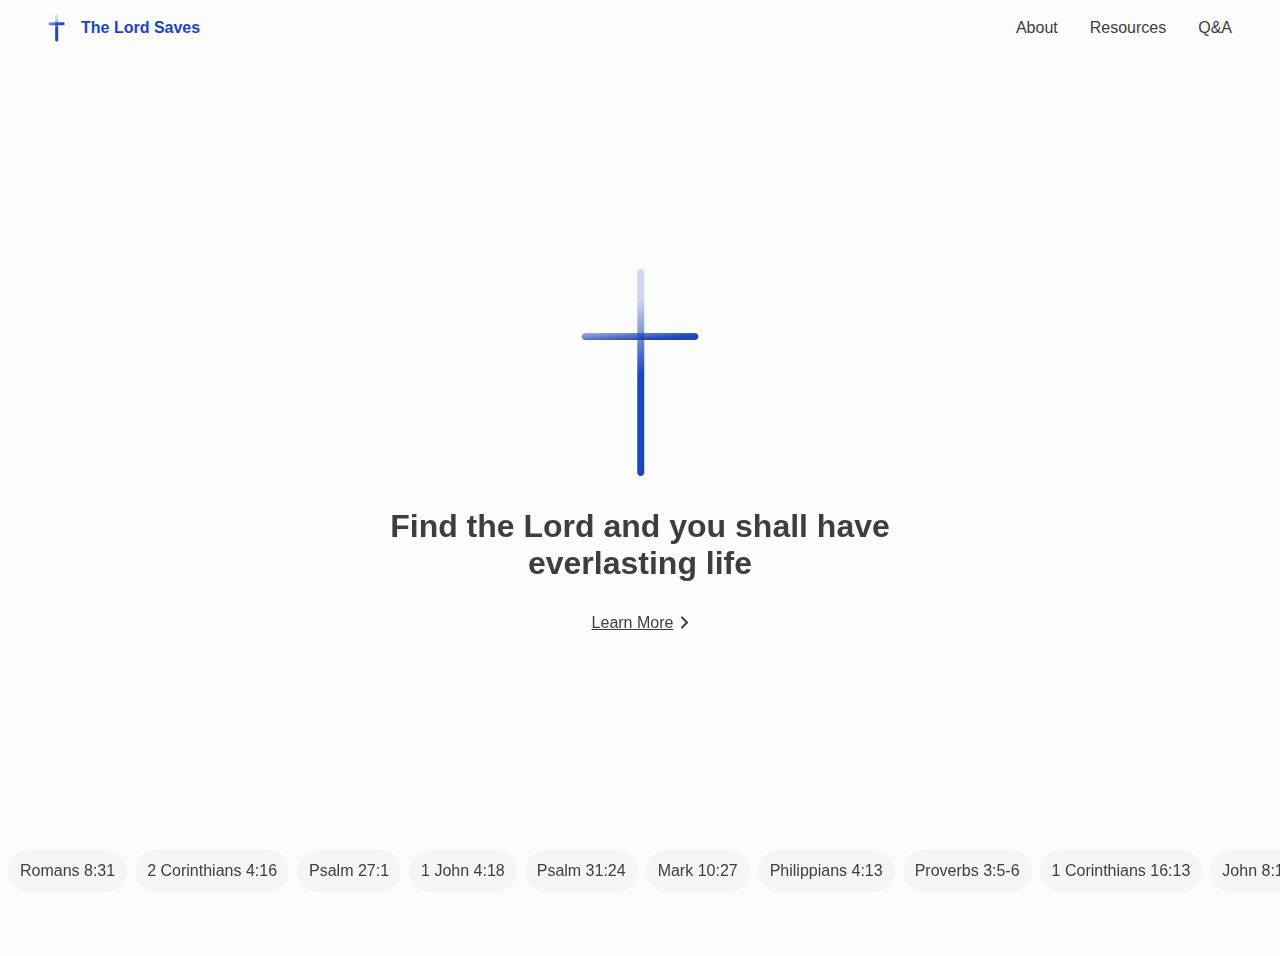
==== index.html @ bb069cf8 "Uploaded to the web." ====
<!DOCTYPE html>
<html lang="en" class="no-overflow">

<head>
  <meta charset="utf-8">
  <meta name="viewport" content="width=device-width initial-scale=1">
  <title>The Lord Saves - Home</title>
  <link rel="icon" type="image/x-icon" href="/assets/Logo-fav.png">
  <link href="/style/thelordsaves.main.css" rel="stylesheet" type="text/css" />
</head>

<body class="no-overflow">

  <!-- Home -->

  <header class="flex w-100 align fade-in" id="header">
    <a href="/" class="flex align side-padding m-gap" id="logo">
      <svg xmlns="http://www.w3.org/2000/svg" width="17" height="28" fill="none">
        <path fill="url(#a)" fill-rule="evenodd"
          d="M8.677.5a1.5 1.5 0 0 1 1.5 1.5v24a1.5 1.5 0 1 1-3 0V2a1.5 1.5 0 0 1 1.5-1.5Z" clip-rule="evenodd" />
        <path fill="url(#b)" fill-rule="evenodd"
          d="M.5 9.67A1.5 1.5 0 0 1 2 8.17h13.173a1.5 1.5 0 1 1 0 3H2a1.5 1.5 0 0 1-1.5-1.5Z" clip-rule="evenodd" />
        <defs>
          <linearGradient id="a" x1="13.357" x2="12.875" y1="14" y2="4.959" gradientUnits="userSpaceOnUse">
            <stop stop-color="var(--colors-blue)" />
            <stop offset="1" stop-color="var(--colors-blue)" stop-opacity=".2" />
          </linearGradient>
          <linearGradient id="b" x1="8.24" x2=".036" y1="13.714" y2="2.884" gradientUnits="userSpaceOnUse">
            <stop stop-color="var(--colors-blue)" />
            <stop offset="1" stop-color="var(--colors-blue)" stop-opacity=".2" />
          </linearGradient>
        </defs>
      </svg>
      <span class="bold blue">The Lord Saves</span>
    </a>
    <nav class="flex align justify side-padding" id="large-nav">
      <ul class="flex align l-gap">
        <li class="nav-item">
          <a class="secondary-button" href="/About/">About</a>
        </li>
        <li class="nav-item">
          <a class="secondary-button" href="/Resources/">Resources</a>
        </li>
        <li class="nav-item">
          <a class="secondary-button" href="/Q&A/">Q&A</a>
        </li>
      </ul>
    </nav>
    <nav class="small-nav align justify">
      <svg width="24" height="19" viewBox="0 0 24 19" fill="none" xmlns="http://www.w3.org/2000/svg" class="menu">
        <path fill-rule="evenodd" clip-rule="evenodd" id="bar-1"
          d="M0 17.3333C0 16.5969 0.537258 16 1.2 16H22.8C23.4627 16 24 16.5969 24 17.3333C24 18.0697 23.4627 18.6667 22.8 18.6667H1.2C0.537258 18.6667 0 18.0697 0 17.3333Z"
          fill="var(--colors-text)" />
        <path id="menu-bar"
          d="M0 9.33333C0 8.59695 0.537258 8 1.2 8H22.8C23.4627 8 24 8.59695 24 9.33333C24 10.0697 23.4627 10.6667 22.8 10.6667H1.2C0.537258 10.6667 0 10.0697 0 9.33333Z"
          fill="var(--colors-text)" />
        <path id="bar-3"
          d="M0 1.33333C0 0.596954 0.537258 0 1.2 0H22.8C23.4627 0 24 0.596954 24 1.33333C24 2.06971 23.4627 2.66667 22.8 2.66667H1.2C0.537258 2.66667 0 2.06971 0 1.33333Z"
          fill="var(--colors-text)" />
      </svg>
    </nav>
    <nav id="nav-overlay" class="w-100 flex">
      <ul class="flex column m-gap">
        <h1>About</h1>
        <li class="nav-item">
          <a class="secondary-button" href="/About/#purpose">Christianity's Purpose</a>
          <svg class="arrow" width="7" height="13" xmlns="http://www.w3.org/2000/svg">
            <path fill-rule="evenodd" clip-rule="evenodd"
              d="M.292893 12.2071c-.3905241-.3905-.3905241-1.0237 0-1.4142L4.58579 6.5.292893 2.20711c-.3905241-.39053-.3905241-1.02369 0-1.414216.390524-.390525 1.023687-.390525 1.414217 0l5 4.999996c.39052.39053.39052 1.02369 0 1.41422l-5 4.99999c-.39053.3905-1.023693.3905-1.414217 0Z" />
          </svg>
        </li>
        <li class="nav-item">
          <a class="secondary-button" href="/About/#acceptance">Acceptance</a>
          <svg class="arrow" width="7" height="13" xmlns="http://www.w3.org/2000/svg">
            <path fill-rule="evenodd" clip-rule="evenodd"
              d="M.292893 12.2071c-.3905241-.3905-.3905241-1.0237 0-1.4142L4.58579 6.5.292893 2.20711c-.3905241-.39053-.3905241-1.02369 0-1.414216.390524-.390525 1.023687-.390525 1.414217 0l5 4.999996c.39052.39053.39052 1.02369 0 1.41422l-5 4.99999c-.39053.3905-1.023693.3905-1.414217 0Z" />
          </svg>
        </li>
        <li class="nav-item">
          <a class="secondary-button" href="/About/#values">Values & Morals</a>
          <svg class="arrow" width="7" height="13" xmlns="http://www.w3.org/2000/svg">
            <path fill-rule="evenodd" clip-rule="evenodd"
              d="M.292893 12.2071c-.3905241-.3905-.3905241-1.0237 0-1.4142L4.58579 6.5.292893 2.20711c-.3905241-.39053-.3905241-1.02369 0-1.414216.390524-.390525 1.023687-.390525 1.414217 0l5 4.999996c.39052.39053.39052 1.02369 0 1.41422l-5 4.99999c-.39053.3905-1.023693.3905-1.414217 0Z" />
          </svg>
        </li>
      </ul>
      <ul class="flex column m-gap">
        <h1>Resources</h1>
        <li class="nav-item">
          <a class="secondary-button" href="/Resources/#bibles">Online Bibles</a>
          <svg class="arrow" width="7" height="13" xmlns="http://www.w3.org/2000/svg">
            <path fill-rule="evenodd" clip-rule="evenodd"
              d="M.292893 12.2071c-.3905241-.3905-.3905241-1.0237 0-1.4142L4.58579 6.5.292893 2.20711c-.3905241-.39053-.3905241-1.02369 0-1.414216.390524-.390525 1.023687-.390525 1.414217 0l5 4.999996c.39052.39053.39052 1.02369 0 1.41422l-5 4.99999c-.39053.3905-1.023693.3905-1.414217 0Z" />
          </svg>
        </li>
        <li class="nav-item">
          <a class="secondary-button" href="/Resources/#communities">Communities</a>
          <svg class="arrow" width="7" height="13" xmlns="http://www.w3.org/2000/svg">
            <path fill-rule="evenodd" clip-rule="evenodd"
              d="M.292893 12.2071c-.3905241-.3905-.3905241-1.0237 0-1.4142L4.58579 6.5.292893 2.20711c-.3905241-.39053-.3905241-1.02369 0-1.414216.390524-.390525 1.023687-.390525 1.414217 0l5 4.999996c.39052.39053.39052 1.02369 0 1.41422l-5 4.99999c-.39053.3905-1.023693.3905-1.414217 0Z" />
          </svg>
        </li>
        <li class="nav-item">
          <a class="secondary-button" href="/Resources/#contact">Contact Us</a>
          <svg class="arrow" width="7" height="13" xmlns="http://www.w3.org/2000/svg">
            <path fill-rule="evenodd" clip-rule="evenodd"
              d="M.292893 12.2071c-.3905241-.3905-.3905241-1.0237 0-1.4142L4.58579 6.5.292893 2.20711c-.3905241-.39053-.3905241-1.02369 0-1.414216.390524-.390525 1.023687-.390525 1.414217 0l5 4.999996c.39052.39053.39052 1.02369 0 1.41422l-5 4.99999c-.39053.3905-1.023693.3905-1.414217 0Z" />
          </svg>
        </li>
      </ul>
      <ul class="flex column m-gap">
        <h1>Questions & Answers</h1>
        <li class="nav-item">
          <a class="secondary-button" href="/Q&A/#general">General Questions</a>
          <svg class="arrow" width="7" height="13" xmlns="http://www.w3.org/2000/svg">
            <path fill-rule="evenodd" clip-rule="evenodd"
              d="M.292893 12.2071c-.3905241-.3905-.3905241-1.0237 0-1.4142L4.58579 6.5.292893 2.20711c-.3905241-.39053-.3905241-1.02369 0-1.414216.390524-.390525 1.023687-.390525 1.414217 0l5 4.999996c.39052.39053.39052 1.02369 0 1.41422l-5 4.99999c-.39053.3905-1.023693.3905-1.414217 0Z" />
          </svg>
        </li>
        <li class="nav-item">
          <a class="secondary-button" href="/Q&A/#misconceptions">Common Misconceptions</a>
          <svg class="arrow" width="7" height="13" xmlns="http://www.w3.org/2000/svg">
            <path fill-rule="evenodd" clip-rule="evenodd"
              d="M.292893 12.2071c-.3905241-.3905-.3905241-1.0237 0-1.4142L4.58579 6.5.292893 2.20711c-.3905241-.39053-.3905241-1.02369 0-1.414216.390524-.390525 1.023687-.390525 1.414217 0l5 4.999996c.39052.39053.39052 1.02369 0 1.41422l-5 4.99999c-.39053.3905-1.023693.3905-1.414217 0Z" />
          </svg>
        </li>
      </ul>
    </nav>
  </header>
  <div id="overlay-bg" class="w-100"></div>

  <main class="no-overflow">
    <section class="w-100 align justify column flex l-gap fade-in" id="hero">
      <svg width="118" height="207" viewBox="0 0 118 207" fill="none" xmlns="http://www.w3.org/2000/svg"
        class="hero-img">
        <path fill-rule="evenodd" clip-rule="evenodd"
          d="M59.7517 -1.5299e-07C61.6847 -6.84959e-08 63.2517 1.567 63.2517 3.5L63.2517 203.5C63.2517 205.433 61.6847 207 59.7517 207C57.8187 207 56.2517 205.433 56.2517 203.5L56.2517 3.5C56.2517 1.567 57.8187 -2.37484e-07 59.7517 -1.5299e-07Z"
          fill="url(#paint0_linear_357_383)" />
        <path fill-rule="evenodd" clip-rule="evenodd"
          d="M0.612793 67.4095C0.612793 65.4765 2.1798 63.9095 4.11279 63.9095H113.887C115.82 63.9095 117.387 65.4765 117.387 67.4095C117.387 69.3425 115.82 70.9095 113.887 70.9095H4.11279C2.1798 70.9095 0.612793 69.3425 0.612793 67.4095Z"
          fill="url(#paint1_linear_357_383)" />
        <defs>
          <linearGradient id="paint0_linear_357_383" x1="64.4322" y1="103.5" x2="36.3907" y2="40.4076"
            gradientUnits="userSpaceOnUse">
            <stop stop-color="var(--colors-blue)" />
            <stop offset="1" stop-color="var(--colors-blue)" stop-opacity="0.2" />
          </linearGradient>
          <linearGradient id="paint1_linear_357_383" x1="56.1128" y1="71.4547" x2="54.5759" y2="54.549"
            gradientUnits="userSpaceOnUse">
            <stop stop-color="var(--colors-blue)" />
            <stop offset="1" stop-color="var(--colors-blue)" stop-opacity="0.2" />
          </linearGradient>
        </defs>
      </svg>
      <h2 class="fs-header">Find the Lord and you shall have everlasting life</h2>
      <a class="primary-button" href="/About/">Learn More<svg class="text" width="7" height="13"
          xmlns="http://www.w3.org/2000/svg">
          <path fill-rule="evenodd" clip-rule="evenodd"
            d="M.292893 12.2071c-.3905241-.3905-.3905241-1.0237 0-1.4142L4.58579 6.5.292893 2.20711c-.3905241-.39053-.3905241-1.02369 0-1.414216.390524-.390525 1.023687-.390525 1.414217 0l5 4.999996c.39052.39053.39052 1.02369 0 1.41422l-5 4.99999c-.39053.3905-1.023693.3905-1.414217 0Z" />
        </svg></a>
    </section>
    <section class="verse-marquee flex align fade-in m-gap">
      <div class="flex align marquee-content">
        <a class="verse" href="https://www.bible.com/bible/111/ROM.8.31.NIV">Romans 8:31</a>
        <a class="verse" href="https://www.bible.com/bible/111/2co.4.16">2 Corinthians 4:16</a>
        <a class="verse" href="https://www.bible.com/bible/111/psa.27.1">Psalm 27:1</a>
        <a class="verse" href="https://www.bible.com/bible/111/1jn.4.18">1 John 4:18</a>
        <a class="verse" href="https://www.bible.com/bible/111/psa.31.24">Psalm 31:24</a>
        <a class="verse" href="https://www.bible.com/bible/111/mrk.10.27">Mark 10:27</a>
        <a class="verse" href="https://www.bible.com/bible/111/php.4.13">Philippians 4:13</a>
        <a class="verse" href="https://www.bible.com/bible/111/pro.3.5">Proverbs 3:5-6</a>
        <a class="verse" href="https://www.bible.com/bible/111/1co.16.13">1 Corinthians 16:13</a>
        <a class="verse" href="https://www.bible.com/bible/111/jhn.8.12">John 8:12</a>
        <a class="verse" href="https://www.bible.com/bible/111/heb.2.1">Hebrews 2:1</a>
      </div>
    </section>
  </main>

  <script src="/script/main.script.js"></script>
</body>

</html>
---- style/thelordsaves.main.css ----
/************************** Resets **************************/
:root {
  --colors-background: #FCFCFC;
  --colors-background-alt: #F5F5F5;
  --colors-grey-light: #999999;
  --colors-text: #3E3E3E;
  --colors-blue: #1947BE;
  --gradients-blue: linear-gradient(90deg, #1947BE 0%, #1947BE 100%);
  --font-size-body: 1rem;
  --font-size-title: 1.5rem;
  --font-size-header: 2rem;
}

* {
  will-change: font-size, background-color, color;
  margin: 0;
  padding: 0;
  box-sizing: border-box;
  font-family: Arial, Helvetica, sans-serif;
  text-decoration: none;
  text-rendering: optimizeLegibility;
  scroll-behavior: smooth;
  transition-delay: 0ms;
  transition:
    font-size 300ms ease-in-out,
    color 500ms ease-in-out,
    background-color 500ms ease-in-out,
    left 500ms ease-in-out;
  -o-transition:
    font-size 300ms ease-in-out,
    color 500ms ease-in-out,
    background-color 500ms ease-in-out,
    left 500ms ease-in-out;
  -moz-transition:
    font-size 300ms ease-in-out,
    color 500ms ease-in-out,
    background-color 500ms ease-in-out,
    left 500ms ease-in-out;
  -webkit-transition:
    font-size 300ms ease-in-out,
    color 500ms ease-in-out,
    background-color 500ms ease-in-out,
    left 500ms ease-in-out;
}

html {
  will-change: background-color, color;
  background-color: var(--colors-background);
  height: 100%;
  width: 100%;
  font-size: 16px;

  &.dark {
    --colors-background: #0A0A0A;
    --colors-background-alt: #141414;
    --colors-grey-light: #6e6e6e;
    --colors-blue: #81A0EF;
    --colors-text: #FCFCFC;

    &>body {
      background-color: var(--colors-background);
    }
  }
}

main {
  height: fit-content;
  padding-bottom: 56px;
  overflow-y: visible;
}

a {
  font-size: var(--font-size-body);
  color: var(--colors-text);

  &.blue {
    color: var(--colors-blue);
  }
}

h1 {
  font-size: var(--font-size-header);
  color: var(--colors-text);
}

h2 {
  font-size: var(--font-size-title);
  color: var(--colors-text);
}

p {
  color: var(--colors-text);
  line-height: 1.5rem;
}

hr {
  color: var(--colors-background-alt);
  border: solid 1px var(--colors-background-alt);
}

iframe.video {
  float: left;
  margin-right: 16px;
  width: 35%;
  aspect-ratio: 16 / 9;
  border-radius: 16px;
  border: solid 2px var(--colors-background-alt);
}

/************************** Classes **************************/

.blue {
  color: var(--colors-blue);
  fill: var(--colors-blue);
  stop-color: var(--colors-blue);
}

.gradient-blue {
  color: var(--gradients-blue);
  fill: var(--gradients-blue);
}

.light-grey {
  color: var(--colors-grey-light);
}

.text {
  color: var(--colors-text);
  fill: var(--colors-text);
}

.w-100 {
  width: 100%;
}

w-70 {
  width: 70%;
}

.flex {
  display: flex;
}

.wrap {
  flex-wrap: wrap;
}

.space {
  justify-content: space-between;
}

.column {
  flex-direction: column;
}

.justify {
  justify-content: center;
}

.align {
  align-items: center;
}

.flex-start {
  align-items: flex-start;
  justify-content: flex-start;
}

.s-gap {
  gap: 8px;
}

.m-gap {
  gap: 16px;
}

.l-gap {
  gap: 32px;
}

.fs-body {
  font-size: var(--font-size-body);
}

.fs-title {
  font-size: var(--font-size-title);
}

.fs-header {
  font-size: var(--font-size-header);
}

.bold {
  font-weight: bold;
}

.padding {
  padding: 48px;
}

.side-padding {
  padding: 0 48px;
}

.fade-in {
  animation: fade-in 1s;
}

.no-overflow {
  overflow: hidden;
  overflow-y: hidden;
  overflow-x: hidden;
}

.float {
  float: right;
  margin: 62px 114px;
  width: clamp(100px, 100vw, 200px);
}

.float-left {
  float: left;
  margin: 62px 114px;
  max-width: 350px;
  max-height: 350px;
}

.com-svg {
  width: 30%;
  margin-left: 64px;
}

.sticky {
  position: sticky;
}

.container {
  width: 350px;
  height: 350px;
  align-items: center;
  justify-content: center;
  display: flex;
}

/************************** Buttons **************************/

.primary-button {
  display: flex;
  align-items: center;
  color: var(--colors-text);
  text-decoration: underline;
  gap: 8px;

  &:hover {
    text-decoration: none;
  }
}

.secondary-button {
  color: var(--colors-text);

  &:hover+.arrow {
    opacity: 1;
  }
}

.arrow {
  color: var(--colors-text);
  fill: var(--colors-text);
  stroke: var(--colors-text);
  opacity: 0;
  transition: all 100ms ease-in-out;
  -webkit-transition: all 100ms ease-in-out;
  -moz-transition: all 100ms ease-in-out;
  -o-transition: all 100ms ease-in-out;
}

.verse {
  overflow-x: visible;
  width: max-content;
  height: fit-content;
  color: var(--colors-text);
  padding: 0.75rem;
  background-color: var(--colors-background-alt);
  border-radius: 50px;
  display: flex;
  align-items: center;
  justify-content: center;

  &:hover {
    background-color: var(--colors-grey-light);
  }
}

.reference {
  width: 100%;
  padding: 8px 48px;

  &.active {
    background-color: var(--colors-background-alt);
    color: var(--colors-blue);
  }
}

/************************** Header **************************/

header {
  height: 56px;
  justify-content: space-between;
  z-index: 5;
  position: fixed;
  transition: all 300ms ease-in-out;
  -webkit-transition: all 300ms ease-in-out;
  -moz-transition: all 300ms ease-in-out;
  -o-transition: all 300ms ease-in-out;
  background-color: var(--colors-background);
  background-size: 56px;
  overflow-y: hidden;

  &.scrolled {
    background-color: var(--colors-background);
    border-bottom: 2px solid var(--colors-background-alt);
  }
}

#logo {
  position: absolute;
  top: 0;
  left: 0;
  height: 56px;
}

#large-nav {
  position: absolute;
  top: 0;
  right: 0;
  height: 56px;
}

header.overlay-active {
  background-color: var(--colors-background);
  height: 267px;
  border: 0px solid transparent;
}

header.overlay-active~#overlay-bg {
  opacity: 1;
  z-index: 1;
}

#nav-overlay {
  position: absolute;
  top: 56px;
  gap: 120px;
  height: fit-content;
  padding: 16px 56px 56px;
  background-color: var(--colors-background);
}

#overlay-bg {
  opacity: 0;
  position: fixed;
  top: 0;
  left: 0;
  height: 100vh;
  backdrop-filter: blur(25px);
  -webkit-backdrop-filter: blur(15px);
  z-index: -1;
  transition: all 500ms ease-in-out;
  -webkit-transition: all 500ms ease-in-out;
  -moz-transition: all 500ms ease-in-out;
  -o-transition: all 500ms ease-in-out;
}

nav.small-nav {
  display: none;
}

.nav-item {
  display: flex;
  align-items: center;
  gap: 8px;
}

/************************** Footer **************************/

#footer {
  gap: 120px;
  height: fit-content;
  padding: 16px 56px 56px;
  background-color: var(--colors-background-alt);
  border-top: 1px solid var(--colors-grey-light);
}

/************************** Hero **************************/

#hero {
  height: 100vh;

  &>h2 {
    width: 500px;
    text-align: center;
  }
}

/************************** Marquee **************************/

.verse-marquee {
  width: 100vw;
  height: fit-content;
  overflow-x: hidden;
  position: fixed;
  right: 0;
  bottom: 8px;
}

.verse-marquee[data-animated="true"] .marquee-content {
  width: max-content;
  flex-wrap: nowrap;
  overflow-x: visible;
  animation: marquee 40s linear infinite;
}

.marquee-content {
  padding-left: 8px;
  gap: 8px;
  flex-wrap: wrap;
}

.verse-marquee[data-animated="true"] .marquee-content:hover {
  animation-play-state: paused;
}

/************************** Aside **************************/

aside {
  position: fixed;
  top: 56px;
  left: 0px;
  width: 175px;
  height: 100vh;
  padding-top: 48px;
  border-right: 2px solid var(--colors-background-alt);
}

/************************** About Sections **************************/

#about-info {
  position: absolute;
  overflow-y: visible;
  top: 56px;
  left: 262.5px;
  height: fit-content;
  padding: 48px;
  width: calc(100vw - (175px * 2));
  -ms-overflow-style: none;
  scrollbar-width: none;
}

.#about-info::-webkit-scrollbar {
  display: none;
}

.section-title {
  font-size: 40px;
  font-weight: bold;
  color: var(--colors-text);
}

.article-margin {
  margin-top: 32px;
}

#purpose {
  position: relative;
  top: -80px;
}

#acceptance {
  position: relative;
  top: -32px;
}

#values {
  position: relative;
  top: -32px;
}

/************************** Resources Sections **************************/

#resources {
  position: relative;
  top: 56px;
}

#bibles-content {
  margin-bottom: 48px;
}

.bible-ex {
  display: flex;
  width: 33vw;
  padding: 24px;

  &>div {
    width: 75%;
    display: flex;
    flex-direction: column;
  }
}

.number {
  font-size: 48px;
  width: 25%;
  text-align: right;
}

/************************** Communities **************************/

.community {
  display: flex;
  flex-direction: column;
  gap: 16px;
}

/************************** Contact **************************/

.contact-fig {
  width: 300px;
}

/************************** Animations **************************/

.no-an {
  transition: none;
}

@keyframes fade-in {
  0% {
    transform: translateY(-25px);
    opacity: 0;
  }

  100% {
    transform: translateY(0%);
    opacity: 1;
  }
}

@keyframes marquee {
  to {
    transform: translateX(calc(-33% - 16px));
  }
}

/************************** Screen Sizes **************************/
@media screen and (min-width: 1440px) {
  html {
    font-size: 18px;
  }

  p {
    line-height: 27px;
  }
}

@media screen and (max-width: 1024px) {
  #about-info {
    left: 175px;
    width: calc(100vw - 175px);
  }

  .float {
    margin: 62px 57px;
  }
}

@media screen and (max-width: 768px) {

  :root {
    --font-size-body: 0.875rem;
    --font-size-title: 1.125rem;
    --font-size-header: 1.5rem;
  }

  #large-nav {
    display: none;
  }

  header.overlay-active {
    background-color: var(--colors-background);
    height: 56px;
    border: none;
  }

  header.small-overlay-active {
    background-color: var(--colors-background);
    height: 525px;
    border: none;
  }

  header.overlay-active~#overlay-bg {
    opacity: 0;
  }

  header.small-overlay-active~#overlay-bg {
    opacity: 1;
    z-index: 1;
  }

  #nav-overlay {
    position: absolute;
    width: fit-content;
    flex-direction: column;
    top: 56px;
    left: 0;
    gap: 32px;
    height: fit-content;
    padding: 16px 24px;
    background-color: var(--colors-background);
  }

  nav.small-nav {
    display: flex;
    position: absolute;
    top: 0;
    right: 0px;
    padding: 19px 24px;
    max-height: 56px;
    overflow-y: hidden;
  }

  .verse-marquee {
    bottom: 8px;
  }

  #hero {
    position: fixed;
    height: calc(100vh - 56px - 56px);

    &>h2 {
      width: 350px;
    }
  }

  .hero-img {
    width: 88px;
    height: 156px;
  }

  aside.flex {
    display: none;
  }

  #about-info {
    width: 100%;
    left: 0;
    padding: 24px;
  }

  iframe.video {
    width: 100%;
    margin: 0 0 16px 0;
  }

  .padding {
    padding: 24px;
  }

  .side-padding {
    padding: 0 24px;
  }

  .bar-hide {
    opacity: 0;
  }

  .menu {
    overflow: visible;
    cursor: pointer;
  }

  path {
    transition: all 300ms ease-in-out;
  }

  .float {
    float: none;
    margin: 32px 0px;
    width: 100%;
    max-width: 100%;
    max-height: 350px;
  }

  .com-svg {
    order: -1;
    width: 100%;
    margin: 32px 0;
    align-self: center;
  }

  #communities-content {
    flex-direction: column;
  }

  #bibles-content>div {
    flex-direction: column;
  }

  .bible-ex {
    width: 100%;
  }
}
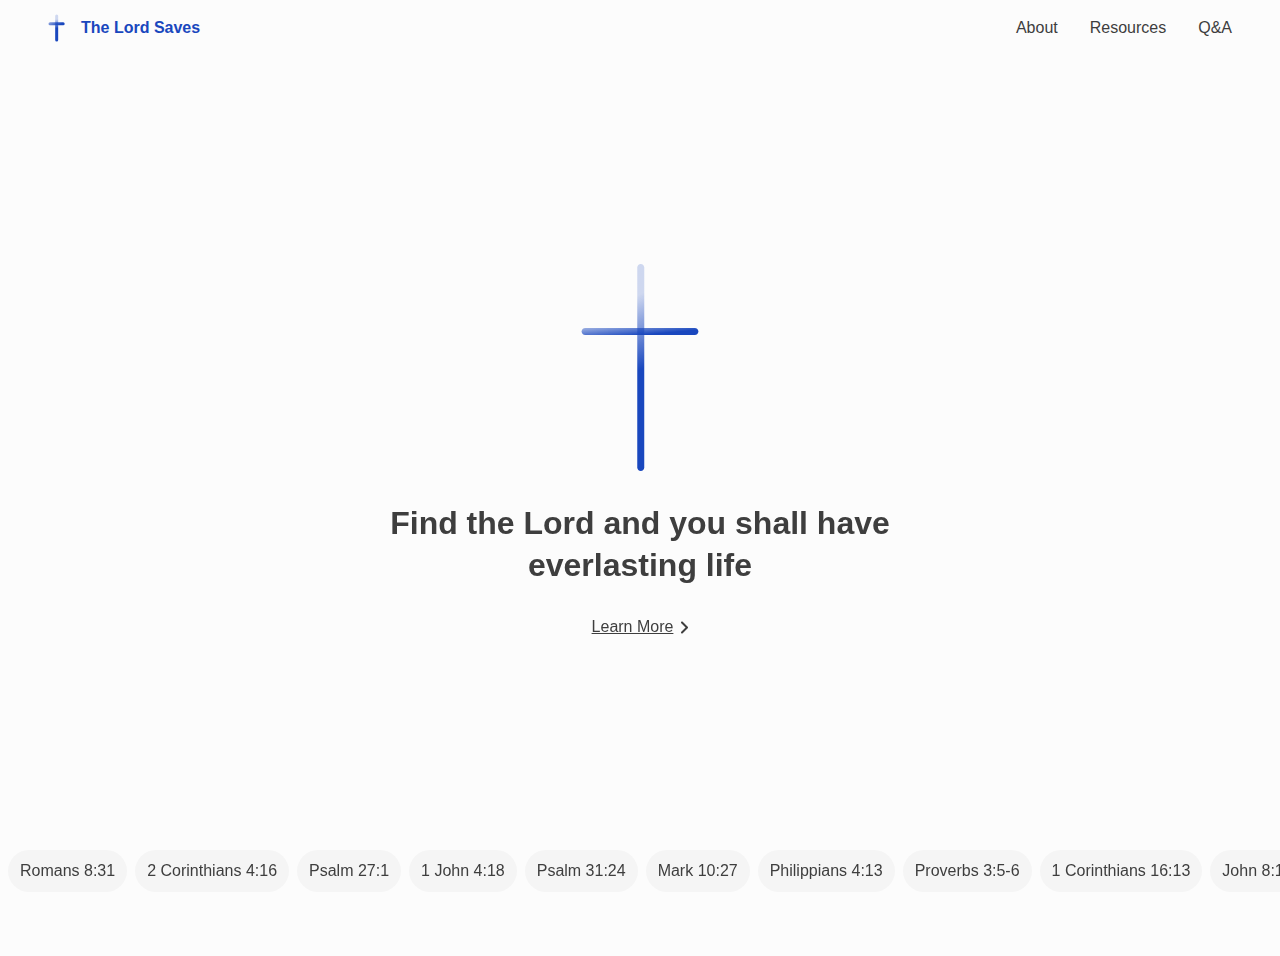
==== commit 77bb81be: "Icon Updates" ====
--- a/index.html
+++ b/index.html
@@ -5,7 +5,14 @@
   <meta charset="utf-8">
   <meta name="viewport" content="width=device-width initial-scale=1">
   <title>The Lord Saves - Home</title>
-  <link rel="icon" type="image/x-icon" href="/assets/Logo-fav.png">
+  <link rel="icon" type="image/x-icon" href="/assets/Favicon/Logo-fav.png">
+  <link rel="apple-touch-icon" sizes="180x180" href="/assets/Favicon/apple-touch-icon-180x180.png">
+  <link rel="icon" type="image/png" sizes="32x32" href="/assets/Favicon/favicon-32x32.png">
+  <link rel="icon" type="image/png" sizes="16x16" href="/assets/Favicon/favicon-16x16.png">
+  <link rel="manifest" href="/assets/Favicon/site.webmanifest">
+  <link rel="mask-icon" href="/assets/graphics/Logo.svg" color="#000000">
+  <meta name="msapplication-TileColor" content="#ffffff">
+  <meta name="theme-color" content="#ffffff">
   <link href="/style/thelordsaves.main.css" rel="stylesheet" type="text/css" />
 </head>
 
--- a/style/thelordsaves.main.css
+++ b/style/thelordsaves.main.css
@@ -7,8 +7,9 @@
   --colors-blue: #1947BE;
   --gradients-blue: linear-gradient(90deg, #1947BE 0%, #1947BE 100%);
   --font-size-body: 1rem;
-  --font-size-title: 1.5rem;
+  --font-size-subhead: 1.5rem;
   --font-size-header: 2rem;
+  --font-size-title: 3rem;
 }
 
 * {
@@ -44,6 +45,7 @@
 }
 
 html {
+  overflow-x: hidden;
   will-change: background-color, color;
   background-color: var(--colors-background);
   height: 100%;
@@ -63,7 +65,12 @@
   }
 }
 
+body {
+  overflow-x: hidden;
+}
+
 main {
+  overflow-x: hidden;
   height: fit-content;
   padding-bottom: 56px;
   overflow-y: visible;
@@ -81,16 +88,19 @@
 h1 {
   font-size: var(--font-size-header);
   color: var(--colors-text);
+  line-height: 1.3em;
 }
 
 h2 {
-  font-size: var(--font-size-title);
-  color: var(--colors-text);
+  font-size: var(--font-size-subhead);
+  color: var(--colors-text);
+  line-height: 1.3em;
 }
 
 p {
-  color: var(--colors-text);
-  line-height: 1.5rem;
+  font-size: var(--font-size-body);
+  color: var(--colors-text);
+  line-height: 1.5em;
 }
 
 hr {
@@ -133,7 +143,7 @@
   width: 100%;
 }
 
-w-70 {
+.w-70 {
   width: 70%;
 }
 
@@ -351,7 +361,7 @@
 #nav-overlay {
   position: absolute;
   top: 56px;
-  gap: 120px;
+  gap: 10vw;
   height: fit-content;
   padding: 16px 56px 56px;
   background-color: var(--colors-background);
@@ -379,6 +389,7 @@
 .nav-item {
   display: flex;
   align-items: center;
+  width: max-content;
   gap: 8px;
 }
 
@@ -462,7 +473,7 @@
 }
 
 .section-title {
-  font-size: 40px;
+  font-size: var(--font-size-title);
   font-weight: bold;
   color: var(--colors-text);
 }
@@ -554,15 +565,7 @@
 }
 
 /************************** Screen Sizes **************************/
-@media screen and (min-width: 1440px) {
-  html {
-    font-size: 18px;
-  }
-
-  p {
-    line-height: 27px;
-  }
-}
+@media screen and (min-width: 1440px) {}
 
 @media screen and (max-width: 1024px) {
   #about-info {
@@ -577,10 +580,8 @@
 
 @media screen and (max-width: 768px) {
 
-  :root {
-    --font-size-body: 0.875rem;
-    --font-size-title: 1.125rem;
-    --font-size-header: 1.5rem;
+  .l-gap {
+    gap: 16px;
   }
 
   #large-nav {
@@ -595,7 +596,7 @@
 
   header.small-overlay-active {
     background-color: var(--colors-background);
-    height: 525px;
+    height: 555px;
     border: none;
   }
 
@@ -710,4 +711,24 @@
   .bible-ex {
     width: 100%;
   }
+
+  #contact-section {
+    flex-direction: column;
+    align-items: flex-start;
+    margin-bottom: 48px;
+    gap: 32px;
+
+    &>div {
+      gap: 32px;
+      flex-direction: column;
+    }
+  }
+
+  .contact-text {
+    width: 100%;
+  }
+
+  .contact-fig {
+    width: 100%;
+  }
 }